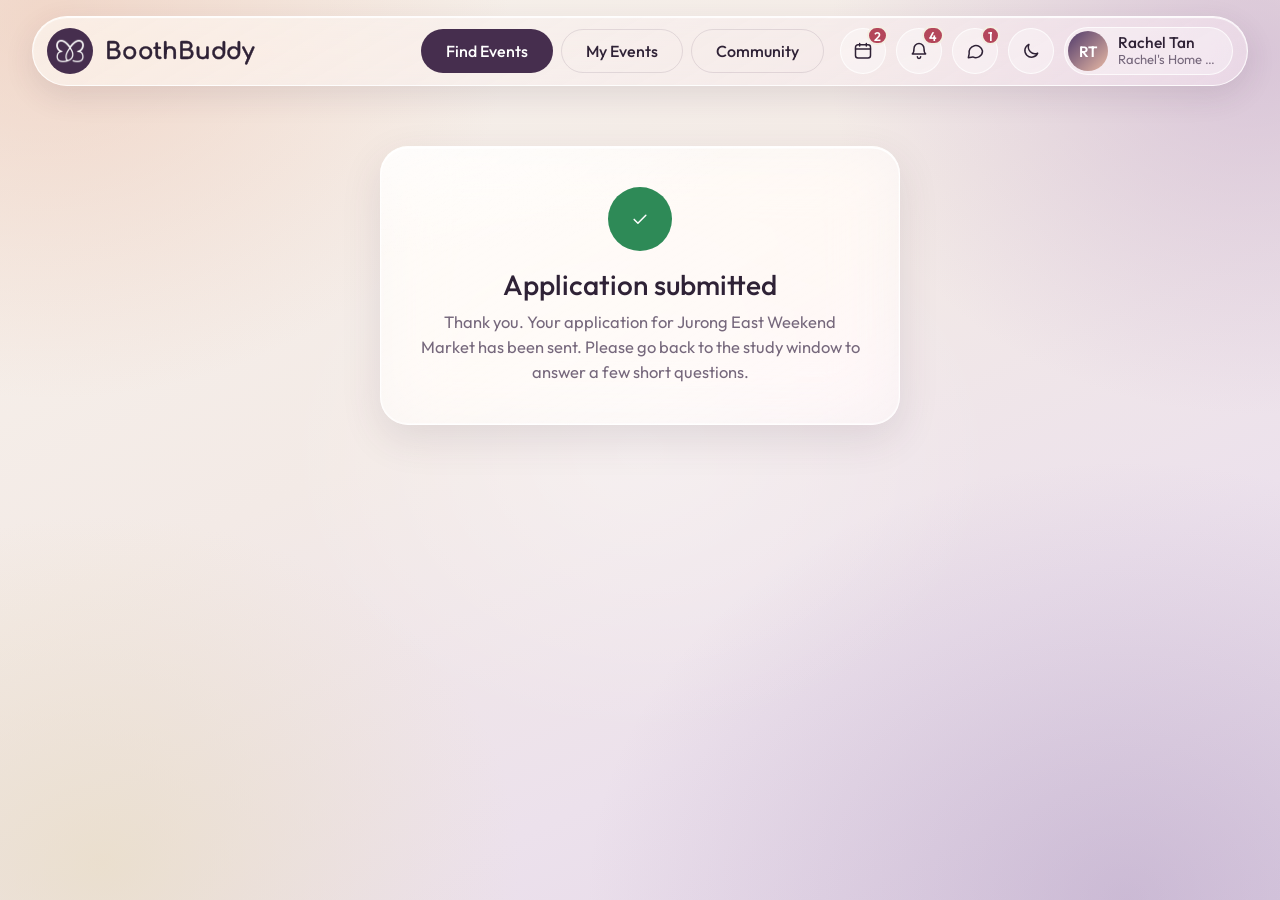
==== submitted.html @ 560db0d7 "Added boothbuddy" ====
<!DOCTYPE html>
<html lang="en" data-theme="light">
<head>
  <meta charset="UTF-8">
  <meta name="viewport" content="width=device-width, initial-scale=1">
  <title>Application submitted | BoothBuddy</title>
  <link rel="preconnect" href="https://fonts.googleapis.com">
  <link rel="preconnect" href="https://fonts.gstatic.com" crossorigin>
  <link href="https://fonts.googleapis.com/css2?family=Outfit:wght@300;400;500;600&display=swap" rel="stylesheet">
  <link rel="icon" type="image/png" href="images/favicon.png">
  <link rel="stylesheet" href="css/styles.css">
  <link rel="stylesheet" href="css/common.css">
  <link rel="stylesheet" href="css/study.css">
</head>
<body>
  <div id="app-nav" data-active="find-events" data-rail="false"></div>
  <main class="page" id="root">
    <section class="panel glass study-end">
      <div class="tick"><svg class="icon" width="30" height="30" viewBox="0 0 24 24" fill="none" stroke="currentColor" stroke-width="2.4" stroke-linecap="round" stroke-linejoin="round"><path d="M5 12.5l4.5 4.5L19 7.5"/></svg></div>
      <h1>Application submitted</h1>
      <p>Thank you. Your application for Jurong East Weekend Market has been sent. Please go back to the study window to answer a few short questions.</p>
    </section>
  </main>
  <script src="js/data.js"></script>
  <script src="js/data-more.js"></script>
  <script src="js/app.js"></script>
</body>
</html>
---- css/styles.css ----
/* =========================================================
   BoothBuddy shared styles
   Liquid glass design, light and dark mode.
   Change the accent colours in the :root block below.
   ========================================================= */

:root {
  /* Muse palette: cream #E9DDC5, peach #E9BAA5, lavender #C3A7CB, purple #503A6B, plum #462E4E */
  --cream: #E9DDC5;
  --peach: #E9BAA5;
  --lavender: #C3A7CB;
  --purple: #503A6B;
  --plum: #462E4E;

  --accent: #503A6B;
  --accent-2: #E9BAA5;
  --alert: #B4475B;
  --lime: #5BD98A;
  --brown: #462E4E;

  --ev-1: #14A39A;
  --ev-2: #7B61E0;
  --ev-3: #E0568A;
  --ev-4: #4F9BD9;
  --ev-5: #7A9A2E;
  --ev-6: #B07B4F;

  --good: #2E8A57;
  --bad: #C24350;

  --radius-lg: 28px;
  --radius-md: 20px;
  --radius-sm: 14px;
  --font: "Outfit", system-ui, -apple-system, "Segoe UI", sans-serif;
}

/* ---------- Light theme ---------- */
:root,
:root[data-theme="light"] {
  --bg-1: #F4EEE3;
  --bg-2: #E9DDC5;
  --ink: #2F2236;
  --muted: #76687C;
  --glass: rgba(255, 255, 255, 0.16);
  --glass-strong: rgba(255, 255, 255, 0.34);
  --pop-bg: #FBF8F2;
  --glass-border: rgba(255, 255, 255, 0.75);
  --line: rgba(70, 46, 78, 0.12);
  --chip-bg: rgba(70, 46, 78, 0.07);
  --shadow: 0 10px 40px rgba(70, 46, 78, 0.14);
  --pill-active-bg: #462E4E;
  --pill-active-ink: #FFFFFF;
  --blob-1: rgba(233, 186, 165, 0.4);
  --blob-2: rgba(195, 167, 203, 0.4);
  --blob-3: rgba(80, 58, 107, 0.22);
}

/* ---------- Dark theme ---------- */
:root[data-theme="dark"] {
  --accent: #9A7DBA;
  --accent-2: #E9BAA5;
  --bg-1: #1C1520;
  --bg-2: #2A1F30;
  --ink: #F5EEF4;
  --muted: #B4A7B9;
  --glass: rgba(255, 255, 255, 0.07);
  --glass-strong: rgba(255, 255, 255, 0.13);
  --pop-bg: #2A2030;
  --glass-border: rgba(255, 255, 255, 0.14);
  --line: rgba(255, 255, 255, 0.1);
  --chip-bg: rgba(255, 255, 255, 0.09);
  --shadow: 0 14px 44px rgba(0, 0, 0, 0.5);
  --pill-active-bg: #E9DDC5;
  --pill-active-ink: #2F2236;
  --blob-1: rgba(233, 186, 165, 0.14);
  --blob-2: rgba(195, 167, 203, 0.22);
  --blob-3: rgba(80, 58, 107, 0.5);
}

/* ---------- Base ---------- */
* { box-sizing: border-box; }

html { color-scheme: light dark; }

body {
  margin: 0;
  min-height: 100vh;
  font-family: var(--font);
  font-weight: 400;
  color: var(--ink);
  background: var(--bg-2);
  -webkit-font-smoothing: antialiased;
}

/* soft blurred colour blobs behind everything */
body::before {
  content: "";
  position: fixed;
  inset: 0;
  z-index: -1;
  background:
    radial-gradient(520px 420px at 12% 18%, var(--blob-1), transparent 70%),
    radial-gradient(620px 520px at 88% 14%, var(--blob-2), transparent 70%),
    radial-gradient(700px 560px at 70% 92%, var(--blob-3), transparent 70%),
    linear-gradient(160deg, var(--bg-1), var(--bg-2));
  pointer-events: none;
  /* the page background is one fixed layer of its own, so scrolling never has to repaint it */
  transform: translateZ(0);
  will-change: transform;
}

button { font-family: inherit; color: inherit; cursor: pointer; }
a { color: inherit; text-decoration: none; }
h1, h2, h3, p { margin: 0; }

.icon {
  width: 20px;
  height: 20px;
  fill: none;
  stroke: currentColor;
  stroke-width: 1.8;
  stroke-linecap: round;
  stroke-linejoin: round;
  flex-shrink: 0;
}

.page {
  max-width: 1440px;
  margin: 0 auto;
  padding: 0 32px 120px;
}

/* ---------- Glass surface ---------- */
.glass {
  background: var(--glass);
  -webkit-backdrop-filter: blur(26px) saturate(160%);
  backdrop-filter: blur(26px) saturate(160%);
  border: 1px solid var(--glass-border);
  border-radius: var(--radius-lg);
  box-shadow: var(--shadow), inset 0 1px 0 rgba(255, 255, 255, 0.35);
}

/* ---------- Buttons ---------- */
.icon-btn {
  position: relative;
  width: 46px;
  height: 46px;
  display: inline-grid;
  place-items: center;
  border-radius: 50%;
  border: 1px solid var(--glass-border);
  background: var(--glass-strong);
  transition: transform 0.15s ease, background 0.15s ease;
}
.icon-btn:hover { transform: translateY(-1px); }
.icon-btn.is-active { background: var(--pill-active-bg); color: var(--pill-active-ink); }

.badge-dot {
  position: absolute;
  top: 8px;
  right: 9px;
  min-width: 10px;
  height: 10px;
  border-radius: 10px;
  background: var(--alert);
  border: 2px solid var(--bg-1);
}
.badge-count {
  position: absolute;
  top: -3px;
  right: -3px;
  min-width: 19px;
  height: 19px;
  padding: 0 5px;
  border-radius: 10px;
  background: var(--alert);
  color: #fff;
  font-size: 12.5px;
  font-weight: 600;
  display: grid;
  place-items: center;
  border: 2px solid var(--bg-1);
}
.badge-dot.is-grey { background: var(--muted); }
.badge-dot.is-low { top: auto; bottom: 9px; width: 9px; min-width: 9px; height: 9px; }

.btn {
  display: inline-flex;
  align-items: center;
  justify-content: center;
  gap: 8px;
  height: 44px;
  padding: 0 22px;
  border-radius: 999px;
  border: 1px solid var(--glass-border);
  background: var(--glass-strong);
  font-size: 16px;
  font-weight: 500;
  transition: transform 0.15s ease, box-shadow 0.15s ease;
}
.btn:hover { transform: translateY(-1px); }
.btn-primary {
  background: var(--accent);
  border-color: transparent;
  color: #fff;
  box-shadow: 0 8px 22px rgba(80, 58, 107, 0.35);
}
.btn-dark {
  background: var(--pill-active-bg);
  color: var(--pill-active-ink);
  border-color: transparent;
}
.btn-small { height: 36px; padding: 0 16px; font-size: 15px; }

/* ---------- Chips ---------- */
.chip {
  display: inline-flex;
  align-items: center;
  gap: 6px;
  height: 26px;
  padding: 0 11px;
  border-radius: 999px;
  background: var(--chip-bg);
  font-size: 13.5px;
  font-weight: 500;
  white-space: nowrap;
}
.chip-warm { background: rgba(80, 58, 107, 0.14); color: var(--accent); }
.chip-gold { background: rgba(233, 186, 165, 0.2); color: #8A4E3C; }
:root[data-theme="dark"] .chip-gold { color: var(--accent-2); }
.chip-good { background: rgba(31, 156, 70, 0.15); color: var(--good); }
.chip-bad { background: rgba(217, 63, 63, 0.14); color: var(--bad); }
:root[data-theme="dark"] .chip-bad { color: #FF7B7B; }
:root[data-theme="dark"] .chip-good { color: #5BD98A; }

.event-dot {
  width: 9px;
  height: 9px;
  border-radius: 50%;
  display: inline-block;
  background: var(--muted);
}

/* ---------- Navbar ---------- */
.navbar {
  position: sticky;
  top: 16px;
  z-index: 50;
  margin: 16px 32px 28px;
  max-width: 1376px;
  margin-left: auto;
  margin-right: auto;
  display: grid;
  grid-template-columns: 1fr auto 1fr;
  align-items: center;
  gap: 16px;
  padding: 10px 14px;
  border-radius: 999px;
  width: calc(100% - 64px);
}

.nav-left { display: flex; align-items: center; gap: 12px; }
.nav-logo {
  width: 46px;
  height: 46px;
  border-radius: 50%;
  background: var(--pill-active-bg);
  color: var(--pill-active-ink);
  display: grid;
  place-items: center;
  font-weight: 600;
  font-size: 19px;
}
.nav-brand { font-size: 22px; font-weight: 500; letter-spacing: -0.3px; }

.nav-tabs { display: flex; gap: 8px; }
.nav-tab {
  height: 44px;
  padding: 0 24px;
  border-radius: 999px;
  display: inline-flex;
  align-items: center;
  font-size: 16px;
  font-weight: 500;
  border: 1px solid var(--line);
  background: transparent;
  transition: background 0.15s ease;
}
.nav-tab:hover { background: var(--chip-bg); }
.nav-tab.is-active {
  background: var(--pill-active-bg);
  color: var(--pill-active-ink);
  border-color: transparent;
}

.nav-right { display: flex; align-items: center; justify-content: flex-end; gap: 10px; }

.profile-btn {
  display: flex;
  align-items: center;
  gap: 10px;
  padding: 3px 14px 3px 3px;
  border-radius: 999px;
  border: 1px solid var(--glass-border);
  background: var(--glass-strong);
}
.avatar {
  width: 40px;
  height: 40px;
  border-radius: 50%;
  display: grid;
  place-items: center;
  font-weight: 600;
  font-size: 15px;
  color: #fff;
  background: linear-gradient(135deg, var(--accent), var(--accent-2));
  flex-shrink: 0;
}
.profile-text { text-align: left; line-height: 1.15; }
.profile-name { font-size: 15.5px; font-weight: 500; }
.profile-role { font-size: 13px; color: var(--muted); }

/* ---------- Popovers (shared) ---------- */
.nav-item { position: relative; }

.popover {
  position: absolute;
  top: calc(100% + 14px);
  right: 0;
  z-index: 60;
  width: 380px;
  max-height: calc(100vh - 120px);
  overflow-y: auto;
  padding: 20px;
  border-radius: 26px;
  background: var(--pop-bg);
  -webkit-backdrop-filter: blur(34px) saturate(170%);
  backdrop-filter: blur(34px) saturate(170%);
  border: 1px solid var(--glass-border);
  box-shadow: var(--shadow);
  opacity: 0;
  visibility: hidden;
  transform: translateY(-8px) scale(0.98);
  transform-origin: top right;
  transition: opacity 0.16s ease, transform 0.16s ease, visibility 0.16s;
}
.popover.is-open { opacity: 1; visibility: visible; transform: none; }

.pop-head {
  display: flex;
  align-items: center;
  justify-content: space-between;
  margin-bottom: 14px;
}
.pop-title { font-size: 22px; font-weight: 500; letter-spacing: -0.3px; }
.pop-link {
  background: none;
  border: none;
  padding: 0;
  font-size: 14px;
  text-decoration: underline;
  color: var(--muted);
}

.tabs { display: flex; gap: 20px; border-bottom: 1px solid var(--line); margin-bottom: 8px; }
.tab-btn {
  background: none;
  border: none;
  padding: 0 0 10px;
  font-size: 16px;
  color: var(--muted);
  border-bottom: 2px solid transparent;
  margin-bottom: -1px;
  display: flex;
  align-items: center;
  gap: 7px;
}
.tab-btn.is-active { color: var(--ink); border-bottom-color: var(--ink); font-weight: 500; }
.tab-count {
  font-size: 13px;
  padding: 1px 7px;
  border-radius: 10px;
  background: var(--chip-bg);
}
.tab-btn.is-active .tab-count { background: var(--pill-active-bg); color: var(--pill-active-ink); }

.notice-list { max-height: 360px; overflow: auto; }
.notice {
  display: flex;
  gap: 12px;
  padding: 13px 4px;
  border-bottom: 1px solid var(--line);
}
.notice:last-child { border-bottom: none; }
.notice.is-unread { background: rgba(233, 186, 165, 0.1); margin: 0 -8px; padding: 13px 12px; border-radius: 14px; border-bottom-color: transparent; }
.notice-icon {
  width: 38px;
  height: 38px;
  border-radius: 50%;
  display: grid;
  place-items: center;
  background: var(--chip-bg);
  flex-shrink: 0;
  font-size: 14px;
  font-weight: 600;
}
.notice-body { flex: 1; min-width: 0; }
.notice-text { font-size: 15.5px; line-height: 1.35; }
.notice-meta { margin-top: 5px; display: flex; align-items: center; gap: 8px; font-size: 13.5px; color: var(--muted); flex-wrap: wrap; }
.notice-actions { margin-top: 9px; display: flex; gap: 8px; }

/* Calendar popover */
.popover-cal { width: 400px; }
.cal-nav { display: flex; align-items: center; gap: 6px; }
.cal-nav .icon-btn { width: 34px; height: 34px; }
.cal-grid { display: grid; grid-template-columns: repeat(7, 1fr); gap: 4px; margin-top: 6px; }
.cal-dow { font-size: 13px; color: var(--muted); text-align: center; padding: 6px 0; }
.cal-day {
  position: relative;
  aspect-ratio: 1;
  border-radius: 14px;
  border: none;
  background: transparent;
  font-size: 15px;
  display: flex;
  flex-direction: column;
  align-items: center;
  justify-content: center;
  gap: 3px;
}
.cal-day:hover { background: var(--chip-bg); }
.cal-day.is-muted { color: var(--muted); opacity: 0.45; }
.cal-day.is-today { outline: 1.5px solid var(--accent); }
.cal-day.is-selected { background: var(--pill-active-bg); color: var(--pill-active-ink); }
.cal-dots { display: flex; gap: 3px; height: 6px; }
.cal-dots span { width: 5px; height: 5px; border-radius: 50%; }

.cal-tip {
  position: absolute;
  bottom: calc(100% + 8px);
  left: 50%;
  transform: translateX(-50%);
  width: 210px;
  padding: 10px 12px;
  border-radius: 14px;
  background: var(--pill-active-bg);
  color: var(--pill-active-ink);
  font-size: 13.5px;
  text-align: left;
  line-height: 1.35;
  z-index: 5;
  pointer-events: none;
  display: none;
}
.cal-day:hover .cal-tip { display: block; }
.cal-tip b { font-weight: 500; display: block; }
.cal-tip small { opacity: 0.7; }
.cal-col-first .cal-tip { left: 0; transform: none; }
.cal-col-last .cal-tip { left: auto; right: 0; transform: none; }

.cal-list { margin-top: 12px; border-top: 1px solid var(--line); padding-top: 10px; max-height: 190px; overflow: auto; }
.cal-item {
  display: flex;
  align-items: center;
  gap: 10px;
  padding: 8px 0;
  font-size: 15px;
}
.cal-item a { text-decoration: underline; text-underline-offset: 3px; }
.cal-item small { display: block; color: var(--muted); font-size: 13px; }
.cal-empty { color: var(--muted); font-size: 15px; padding: 8px 0; }

.cal-foot { display: flex; align-items: center; justify-content: space-between; gap: 10px; margin-top: 12px; padding-top: 12px; border-top: 1px solid var(--line); flex-wrap: wrap; }
.switch { display: flex; align-items: center; gap: 8px; font-size: 14px; color: var(--muted); }
.switch input { display: none; }
.switch-track {
  width: 36px;
  height: 21px;
  border-radius: 999px;
  background: var(--chip-bg);
  position: relative;
  border: 1px solid var(--line);
  transition: background 0.15s;
}
.switch-track::after {
  content: "";
  position: absolute;
  top: 2px;
  left: 2px;
  width: 15px;
  height: 15px;
  border-radius: 50%;
  background: var(--ink);
  transition: transform 0.15s;
}
.switch input:checked + .switch-track { background: var(--accent); border-color: transparent; }
.switch input:checked + .switch-track::after { transform: translateX(15px); background: #fff; }

.mini-form { display: none; margin-top: 12px; border-top: 1px solid var(--line); padding-top: 12px; }
.mini-form.is-open { display: block; }
.field { display: block; margin-bottom: 10px; }
.field span { display: block; font-size: 13px; color: var(--muted); margin-bottom: 4px; }
.input,
.select {
  width: 100%;
  height: 40px;
  padding: 0 14px;
  border-radius: 999px;
  border: 1px solid var(--line);
  background: var(--glass-strong);
  color: var(--ink);
  font-family: inherit;
  font-size: 15px;
}
.input:focus, .select:focus { outline: 2px solid var(--accent); outline-offset: 1px; }
.row-2 { display: grid; grid-template-columns: 1fr 1fr; gap: 10px; }

/* Messages + profile */
.popover-msg { width: 360px; }
.convo { display: flex; gap: 12px; padding: 12px 8px; border: none; border-bottom: 1px solid var(--line); align-items: center; width: 100%; background: transparent; border-radius: 0; color: inherit; font: inherit; cursor: pointer; }
.popover .convo:hover { background-color: var(--chip-bg); border-radius: 14px; }
.convo:last-of-type { border-bottom: none; }
.convo-name { display: flex; font-size: 16px; font-weight: 500; display: flex; justify-content: space-between; gap: 8px; }
.convo-name small { color: var(--muted); font-weight: 400; font-size: 13px; }
.convo-last { display: block; font-size: 14.5px; color: var(--muted); white-space: nowrap; overflow: hidden; text-overflow: ellipsis; max-width: 240px; }
.convo-unread { width: 9px; height: 9px; border-radius: 50%; background: var(--accent); flex-shrink: 0; }
.note { font-size: 13px; color: var(--muted); text-align: center; margin-top: 10px; }

.popover-profile { width: 320px; }
.profile-top { display: flex; align-items: center; gap: 14px; margin-bottom: 14px; }
.profile-top .avatar { width: 54px; height: 54px; font-size: 18px; }
.badge-line { display: flex; align-items: center; gap: 8px; margin-top: 4px; }
.follow-stats { display: flex; gap: 8px; margin-bottom: 14px; }
.follow-stats div { flex: 1; text-align: center; padding: 10px 6px; border-radius: 16px; background: var(--chip-bg); }
.follow-stats b { display: block; font-size: 19px; font-weight: 500; }
.follow-stats small { color: var(--muted); font-size: 13px; }
.badge-row { display: flex; gap: 10px; margin-bottom: 14px; }
.badge-medal {
  width: 46px;
  height: 46px;
  border-radius: 50%;
  display: grid;
  place-items: center;
  color: #fff;
  position: relative;
}
.badge-medal.bronze { background: linear-gradient(135deg, #E9BAA5, #8F5A2B); }
.badge-medal.silver { background: linear-gradient(135deg, #CBD2D9, #8C96A0); }
.badge-medal.gold { background: linear-gradient(135deg, #FFD34D, #D49A00); }
.badge-medal.locked { background: var(--chip-bg); color: var(--muted); }
.menu-link {
  width: 100%;
  display: flex;
  align-items: center;
  gap: 10px;
  padding: 11px 12px;
  border-radius: 14px;
  background: none;
  border: none;
  font-size: 16px;
  text-align: left;
}
.menu-link:hover { background: var(--chip-bg); }

/* ---------- Toast ---------- */
.toast {
  position: fixed;
  left: 50%;
  bottom: 110px;
  transform: translate(-50%, 20px);
  z-index: 100;
  padding: 12px 20px;
  border-radius: 999px;
  background: var(--pill-active-bg);
  color: var(--pill-active-ink);
  font-size: 15px;
  opacity: 0;
  transition: opacity 0.2s, transform 0.2s;
  pointer-events: none;
}
.toast.is-show { opacity: 1; transform: translate(-50%, 0); }

/* ---------- Stub pages ---------- */
.stub { max-width: 640px; margin: 80px auto; padding: 48px; text-align: center; }
.stub h1 { font-size: 40px; font-weight: 400; margin-bottom: 12px; }
.stub p { color: var(--muted); font-size: 17px; }

@media (max-width: 1100px) {
  .navbar { grid-template-columns: 1fr auto; border-radius: 32px; }
  .nav-tabs { grid-column: 1 / -1; grid-row: 2; justify-content: center; flex-wrap: wrap; }
  .profile-text { display: none; }
}

/* ---------- Deadline form header ---------- */
.form-head { display: flex; align-items: center; justify-content: space-between; margin-bottom: 8px; font-size: 16px; }
.form-head .icon-btn { width: 32px; height: 32px; }

/* ---------- Tier progress (profile) ---------- */
.tier-card { display: flex; align-items: center; gap: 16px; padding: 14px; margin-bottom: 14px; border-radius: 22px; background: var(--chip-bg); }
.tier-ring { position: relative; width: 96px; height: 96px; flex-shrink: 0; }
.tier-ring svg { width: 100%; height: 100%; }
.tier-ring circle { fill: none; stroke-width: 9; stroke-linecap: round; }
.ring-bg { stroke: var(--line); }
.ring-fg { stroke: var(--accent); }
.tier-center { position: absolute; inset: 0; display: flex; flex-direction: column; align-items: center; justify-content: center; line-height: 1.1; }
.tier-center small { font-size: 12.5px; color: var(--muted); }
.tier-center b { font-size: 18px; font-weight: 500; }
.tier-info { flex: 1; min-width: 0; }
.tier-pct { font-size: 34px; font-weight: 300; letter-spacing: -1px; line-height: 1; }
.tier-text { font-size: 14px; color: var(--muted); margin: 4px 0 8px; }
.tier-text b { color: var(--ink); font-weight: 500; }
.tier-bar { height: 7px; border-radius: 7px; background: var(--line); overflow: hidden; }
.tier-bar i { display: block; height: 100%; border-radius: 7px; background: linear-gradient(90deg, var(--accent-2), var(--accent)); }
.tier-pts { font-size: 13px; color: var(--muted); margin-top: 6px; }

/* ---------- Light mode background ---------- */
/* smooth like dark mode: a soft cream to lilac wash with blurred glows in the Muse colours,
   so the purple buttons and the white glass cards sit on matching tones */
:root:not([data-theme="dark"]) body { background: #ECE1EC; }
:root:not([data-theme="dark"]) body::before {
  background:
    radial-gradient(58vw 48vw at 4% 2%, rgba(233, 186, 165, 0.5), transparent 62%),
    radial-gradient(52vw 44vw at 98% 6%, rgba(195, 167, 203, 0.55), transparent 64%),
    radial-gradient(64vw 52vw at 88% 100%, rgba(142, 115, 166, 0.3), transparent 66%),
    radial-gradient(48vw 40vw at 8% 96%, rgba(233, 221, 197, 0.75), transparent 68%),
    radial-gradient(40vw 32vw at 50% 50%, rgba(255, 255, 255, 0.35), transparent 70%),
    linear-gradient(155deg, #F8F3EC 0%, #F3EAE6 42%, #ECE1EC 72%, #E4D7E8 100%);
}

/* light mode: clearer liquid glass, a bright sheen on the top edge and the artwork showing through */
:root:not([data-theme="dark"]) .glass {
  background: linear-gradient(135deg, rgba(255, 255, 255, 0.3), rgba(255, 255, 255, 0.06) 60%, rgba(255, 255, 255, 0.16));
  -webkit-backdrop-filter: blur(22px) saturate(190%);
  backdrop-filter: blur(22px) saturate(190%);
  box-shadow: 0 12px 40px rgba(70, 46, 78, 0.14), inset 0 1.5px 0 rgba(255, 255, 255, 0.85), inset 0 -1px 0 rgba(255, 255, 255, 0.25);
}
:root:not([data-theme="dark"]) .navbar {
  background: linear-gradient(135deg, rgba(255, 255, 255, 0.32), rgba(255, 255, 255, 0.08));
}

/* popovers: solid enough to read, slim scrollbar */
.popover { scrollbar-width: thin; scrollbar-color: var(--line) transparent; }
.popover::-webkit-scrollbar { width: 6px; }
.popover::-webkit-scrollbar-thumb { background: var(--line); border-radius: 6px; }
.popover { -webkit-backdrop-filter: none; backdrop-filter: none; }

/* phones */
@media (max-width: 700px) {
  .navbar { width: calc(100% - 24px); margin: 12px auto 18px; padding: 8px 10px; gap: 8px; grid-template-columns: auto 1fr; }
  .nav-brand { display: none; }
  .nav-right { gap: 6px; justify-content: flex-end; min-width: 0; }
  .icon-btn { width: 38px; height: 38px; }
  .profile-btn { padding: 3px; }
  .page { padding: 0 14px 120px; }
  .page-title { font-size: 34px; }
  .popover, .popover-cal, .popover-msg, .popover-profile { position: fixed; left: 12px; right: 12px; top: 76px; width: auto; }
}
@media (max-width: 700px) { .nav-tabs { gap: 4px; } .nav-tab { padding: 0 12px; height: 38px; font-size: 15px; } }


/* =========================================================
   Light mode card system
   Transparent glass: navbar, search, toolbar, hero, rail, floating chrome.
   Frosted white: every card that holds content you read or act on.
   ========================================================= */
:root:not([data-theme="dark"]) .event-card,
:root:not([data-theme="dark"]) .panel,
:root:not([data-theme="dark"]) .hero,
:root:not([data-theme="dark"]) .cmp-col,
:root:not([data-theme="dark"]) .sum-card,
:root:not([data-theme="dark"]) .next-card,
:root:not([data-theme="dark"]) .post,
:root:not([data-theme="dark"]) .compose,
:root:not([data-theme="dark"]) .stage-card,
:root:not([data-theme="dark"]) .map-card,
:root:not([data-theme="dark"]) .compare-tray,
:root:not([data-theme="dark"]) .cmp-empty,
:root:not([data-theme="dark"]) .stub {
  /* liquid glass: see-through frost, a bright sheen in the top corner and a lit top edge */
  background:
    radial-gradient(120% 70% at 0% 0%, rgba(255, 255, 255, 0.55), rgba(255, 255, 255, 0) 55%),
    linear-gradient(150deg, rgba(255, 255, 255, 0.66), rgba(255, 255, 255, 0.38));
  border-color: rgba(255, 255, 255, 0.85);
  box-shadow: 0 14px 40px rgba(70, 46, 78, 0.12), inset 0 1.5px 0 rgba(255, 255, 255, 0.95), inset 0 -1px 0 rgba(255, 255, 255, 0.4), inset 0 0 0 1px rgba(255, 255, 255, 0.22);
  -webkit-backdrop-filter: blur(30px) saturate(185%) brightness(1.04);
  backdrop-filter: blur(30px) saturate(185%) brightness(1.04);
}
/* nested blocks inside white cards read as soft warm grey instead of more glass */
:root:not([data-theme="dark"]) .floor,
:root:not([data-theme="dark"]) .tier-card,
:root:not([data-theme="dark"]) .mini-plan,
:root:not([data-theme="dark"]) .bulk,
:root:not([data-theme="dark"]) .rv { background: rgba(70, 46, 78, 0.06); }
/* the best-value column keeps its warm tint */
:root:not([data-theme="dark"]) .cmp-col.glass.is-best { background: linear-gradient(180deg, rgba(233, 186, 165, 0.85), rgba(255, 255, 255, 0.75) 60%); }

/* ---------- Sticky navbar: the wrapper sticks, not the bar ---------- */
#app-nav { position: sticky; top: 0; z-index: 60; pointer-events: none; }
#app-nav .navbar { position: relative; top: 0; pointer-events: auto; }

/* ---------- Liquid hover on every control ---------- */
button, .btn, .nav-tab, .rail-link, .link-btn, .menu-link {
  --mx: 50%; --my: 50%;
  transition: transform 0.35s cubic-bezier(.34,1.56,.64,1), background-color 0.2s ease, box-shadow 0.25s ease, border-radius 0.35s ease;
}
button:hover:not(:disabled):not(.round-check):not(.cal-day),
.btn:hover, .nav-tab:hover:not(.is-active), .rail-link:hover, .menu-link:hover {
  background-image: radial-gradient(circle 70px at var(--mx) var(--my), rgba(255,255,255,0.75), rgba(255,255,255,0) 70%);
  box-shadow: inset 0 1px 1px rgba(255,255,255,0.9);
}
.nav-tab:hover, .icon-btn:hover, .btn:hover, .abtn:hover, .glass-btn:hover {
  transform: translateY(-2px);
}
.nav-tab.is-active:hover, .btn-primary:hover, .btn-dark:hover { background-image: radial-gradient(circle 70px at var(--mx) var(--my), rgba(255,255,255,0.35), rgba(255,255,255,0) 70%); }
button:active:not(:disabled), .btn:active, .nav-tab:active { transform: scale(0.96); }
@keyframes liquid {
  0%   { border-radius: 999px; }
  30%  { border-radius: 46% 54% 52% 48% / 58% 44% 56% 42%; }
  60%  { border-radius: 54% 46% 48% 52% / 44% 58% 42% 56%; }
  100% { border-radius: 999px; }
}
.rail-item { transition: transform 0.35s cubic-bezier(.34,1.56,.64,1), background 0.2s ease; }
:root[data-theme="dark"] button:hover:not(:disabled):not(.round-check):not(.cal-day),
:root[data-theme="dark"] .btn:hover, :root[data-theme="dark"] .nav-tab:hover:not(.is-active) {
  background-image: radial-gradient(circle 70px at var(--mx) var(--my), rgba(255,255,255,0.22), rgba(255,255,255,0) 70%);
  box-shadow: inset 0 1px 1px rgba(255,255,255,0.25);
}
@media (prefers-reduced-motion: reduce) { * { animation: none !important; } }

/* ---------- Light mode: fade cards toward clear on the right ---------- */
:root:not([data-theme="dark"]) .next-card {
  background: linear-gradient(90deg, rgba(255,255,255,0.92) 0%, rgba(255,255,255,0.7) 55%, rgba(255,255,255,0.28) 100%);
}
:root:not([data-theme="dark"]) .side .panel {
  background: linear-gradient(135deg, rgba(255,255,255,0.7), rgba(255,255,255,0.3));
}
/* Upcoming deadlines: whiter and calmer than the hero, so the two cards read differently */
:root:not([data-theme="dark"]) .me-cols .panel:last-child {
  background: linear-gradient(180deg, rgba(255,255,255,0.95), rgba(255,255,255,0.82));
}

/* Navbar stays readable over content while sticky */
:root:not([data-theme="dark"]) #app-nav .navbar {
  background: linear-gradient(150deg, rgba(250, 246, 240, 0.97), rgba(247, 240, 232, 0.95));
  -webkit-backdrop-filter: blur(26px) saturate(170%);
  backdrop-filter: blur(26px) saturate(170%);
}
:root[data-theme="dark"] #app-nav .navbar { background: rgba(34, 26, 40, 0.82); }

/* Navbar hover: keep the lift and cursor glow, drop the oval shadow and shape wobble */
.nav-tab:hover, .navbar .icon-btn:hover { animation: none; box-shadow: none; }
.nav-tab:hover:not(.is-active) { background-color: rgba(255,255,255,0.35); border-color: rgba(255,255,255,0.8); }

/* Popovers: plain hover, no liquid effect */
.popover button:hover, .popover .btn:hover, .popover .menu-link:hover, .popover a:hover {
  background-image: none; box-shadow: none; animation: none; transform: none;
}
.popover button, .popover .btn, .popover .menu-link { transition: background-color 0.15s ease; }

/* Navbar: more transparent, floats with a gap when scrolling */
#app-nav { padding-top: 16px; }
#app-nav .navbar { margin-top: 0; }
:root:not([data-theme="dark"]) #app-nav .navbar {
  background: linear-gradient(150deg, rgba(250, 246, 240, 0.55), rgba(240, 228, 236, 0.4));
  -webkit-backdrop-filter: blur(30px) saturate(180%);
  backdrop-filter: blur(30px) saturate(180%);
  border: 1px solid rgba(255,255,255,0.85);
  box-shadow: 0 10px 30px rgba(70, 46, 78, 0.12), inset 0 1px 1px rgba(255,255,255,0.9);
}
:root[data-theme="dark"] #app-nav .navbar { background: rgba(34, 26, 40, 0.6); -webkit-backdrop-filter: blur(30px); backdrop-filter: blur(30px); }
.popover button:hover:not(:disabled):not(.round-check):not(.cal-day), .popover .btn:hover, .popover a:hover {
  background-image: none; box-shadow: none; animation: none; transform: none;
}
:root:not([data-theme="dark"]) #app-nav .navbar {
  background: linear-gradient(150deg, rgba(250, 246, 240, 0.74), rgba(240, 228, 236, 0.6));
}

/* Chat thread inside the Messages popover */
.chat-head { display: flex; align-items: center; gap: 10px; padding-bottom: 12px; border-bottom: 1px solid var(--line); }
.chat-head .avatar { width: 40px; height: 40px; font-size: 15px; }
.chat-back { width: 36px; height: 36px; }
.chat-who { line-height: 1.25; }
.chat-who b { font-weight: 500; font-size: 16.5px; display: block; }
.chat-who small { color: var(--muted); font-size: 13.5px; }
.chat-about { display: flex; align-items: center; gap: 6px; margin-top: 10px; padding: 8px 12px; border-radius: 12px; background: var(--chip-bg); font-size: 13.5px; color: var(--muted); }
.chat-body { display: flex; flex-direction: column; gap: 8px; padding: 14px 2px; max-height: 280px; min-height: 140px; overflow-y: auto; }
.bubble { max-width: 80%; padding: 9px 13px; border-radius: 18px; font-size: 15px; line-height: 1.4; animation: bubbleIn 0.25s ease; }
.bubble.them { align-self: flex-start; background: var(--chip-bg); border-bottom-left-radius: 6px; }
.bubble.me { align-self: flex-end; background: var(--accent); color: #fff; border-bottom-right-radius: 6px; }
.chat-empty { color: var(--muted); font-size: 14.5px; text-align: center; margin: auto 0; }
.chat-send { display: flex; gap: 8px; padding-top: 10px; border-top: 1px solid var(--line); }
.chat-send .input { flex: 1; height: 42px; }
.send-btn { width: 42px; height: 42px; border-radius: 50%; border: none; background: var(--accent); color: #fff; display: grid; place-items: center; padding: 0; flex-shrink: 0; }
@keyframes bubbleIn { from { opacity: 0; transform: translateY(6px); } to { opacity: 1; transform: none; } }

/* No glow blob on dark or active pills: they only lift */
.is-active:hover, .btn-dark:hover, .is-on:hover, .abtn.on:hover, .add-post.is-open:hover, .st-btn.is-on:hover {
  background-image: none !important;
}

/* ---------- Brand: butterfly logo and Comfortaa wordmark (bundled, works offline) ---------- */
@font-face { font-family: "Comfortaa"; font-weight: 600; font-display: swap; src: url("../fonts/comfortaa-latin-600-normal.woff2") format("woff2"); }
@font-face { font-family: "Comfortaa"; font-weight: 700; font-display: swap; src: url("../fonts/comfortaa-latin-700-normal.woff2") format("woff2"); }
.nav-brand { font-family: "Comfortaa", "Outfit", sans-serif; font-weight: 700; letter-spacing: -0.2px; }
.nav-logo { padding: 0; overflow: hidden; }
.nav-logo img { width: 30px; height: 30px; object-fit: contain; }
.nav-logo .logo-dark { display: none; }
:root[data-theme="dark"] .nav-logo .logo-light { display: none; }
:root[data-theme="dark"] .nav-logo .logo-dark { display: block; }
.nav-brand { font-size: 23px; -webkit-text-stroke: 0.4px currentColor; }

/* Muse palette: readable tinted chips in dark mode */
:root[data-theme="dark"] .chip-warm { background: rgba(195, 167, 203, 0.18); color: #E3D2EA; }
:root[data-theme="dark"] .chip-gold, :root[data-theme="dark"] .status-pill.chip-gold { background: rgba(233, 186, 165, 0.18); color: #F0C9B6; }

/* ---------- Categories: F&B, Workshop, Retail ---------- */
.mix-bar .fnb { background: var(--accent); }
.mix-bar .workshop { background: var(--lavender); }
.mix-bar .retail { background: var(--accent-2); }
.mix-legend .lg-fnb { background: var(--accent); }
.mix-legend .lg-workshop { background: var(--lavender); }
.mix-legend .lg-retail { background: var(--accent-2); }

/* dropdown options are always dark text on a light list, in both themes */
select option, select optgroup { color: #2F2236; background: #FFFFFF; }

/* calendar tooltip: never cut off. Left columns open to the right, right columns to the left, top rows open below */
.cal-tip { width: 230px; white-space: normal; box-shadow: 0 10px 28px rgba(47, 34, 54, 0.3); }
.cal-tip b + small { display: block; margin-bottom: 4px; }
.cal-row-top .cal-tip { bottom: auto; top: calc(100% + 8px); }

/* profile: rank ladder and search */
.rank-ladder { display: flex; justify-content: space-between; gap: 6px; margin: -4px 0 14px; padding: 10px 12px; border-radius: 16px; background: var(--chip-bg); font-size: 13.5px; }
.rank-ladder span { display: flex; align-items: center; gap: 6px; color: var(--muted); }
.rank-ladder i { width: 20px; height: 20px; border-radius: 50%; display: grid; place-items: center; font-style: normal; font-size: 12.5px; background: var(--line); }
.rank-ladder .done i { background: var(--good); color: #fff; }
.rank-ladder .now { color: var(--ink); font-weight: 500; }
.rank-ladder .now i { background: var(--accent); color: #fff; }
.pf-search { display: flex; align-items: center; gap: 8px; height: 42px; padding: 0 14px; border-radius: 999px; background: var(--chip-bg); margin: 12px 0 6px; }
.pf-search input { flex: 1; border: none; background: none; outline: none; font: inherit; font-size: 15px; color: var(--ink); }
.pf-hits { display: grid; gap: 2px; margin-bottom: 8px; }
.pf-hit { display: flex; align-items: center; gap: 10px; padding: 8px 10px; border-radius: 12px; font-size: 14.5px; }
.pf-hit:hover { background: var(--chip-bg); }
.pf-hit small { display: block; color: var(--muted); font-size: 13px; }
.pf-ic { width: 28px; height: 28px; border-radius: 50%; background: var(--chip-bg); display: grid; place-items: center; flex-shrink: 0; }
.btn[disabled] { opacity: 0.45; cursor: not-allowed; transform: none; }

/* confirm box (withdraw application) */
.confirm-back { position: fixed; inset: 0; z-index: 200; background: rgba(30, 20, 36, 0.4); -webkit-backdrop-filter: blur(4px); backdrop-filter: blur(4px); display: grid; place-items: center; padding: 16px; animation: fadeIn 0.2s ease; }
.confirm-box { width: min(420px, 100%); padding: 26px; border-radius: 26px; background: var(--pop-bg); box-shadow: 0 30px 80px rgba(30, 20, 36, 0.35); text-align: center; animation: popUp 0.3s cubic-bezier(.2,.8,.2,1); }
.confirm-ic { width: 52px; height: 52px; border-radius: 50%; display: inline-grid; place-items: center; background: rgba(194, 67, 80, 0.12); color: var(--bad); margin-bottom: 10px; }
.confirm-box h3 { font-size: 21px; font-weight: 500; margin-bottom: 8px; }
.confirm-box p { color: var(--muted); font-size: 15.5px; line-height: 1.5; }
.confirm-actions { display: flex; gap: 10px; justify-content: center; margin-top: 20px; }
.btn.danger-fill { background: var(--bad); color: #fff; border-color: transparent; }
.btn.danger { color: var(--bad); border-color: rgba(194, 67, 80, 0.35); }
@keyframes fadeIn { from { opacity: 0; } to { opacity: 1; } }
@keyframes popUp { from { opacity: 0; transform: translateY(12px) scale(0.97); } to { opacity: 1; transform: none; } }
.profile-btn .profile-text { white-space: nowrap; } .profile-btn .profile-role { display: inline-block; max-width: 150px; overflow: hidden; text-overflow: ellipsis; vertical-align: top; } @media (max-width: 1320px) { .profile-btn .profile-role { max-width: 100px; } }
---- css/common.css ----
/* Shared styles for the inner pages */
.back-link { display: inline-flex; align-items: center; gap: 6px; font-size: 16px; color: var(--muted); margin: 4px 0 16px; }
.back-link:hover { color: var(--ink); }
.page-title { font-size: 44px; font-weight: 400; letter-spacing: -1px; line-height: 1.05; }
.page-sub { color: var(--muted); font-size: 17px; margin-top: 6px; }
.section-title { font-size: 20px; font-weight: 500; margin-bottom: 14px; display: flex; align-items: center; justify-content: space-between; gap: 12px; }
.panel { padding: 24px; }
.muted { color: var(--muted); }
.row { display: flex; align-items: center; gap: 10px; }
.spacer { flex: 1; }
.stars .star { color: var(--line); font-size: 16px; }
.stars .star.on { color: var(--accent-2); }
.mix-bar { display: flex; height: 9px; border-radius: 9px; overflow: hidden; background: var(--chip-bg); }
.mix-bar .food { background: var(--accent); }
.mix-bar .craft { background: var(--accent-2); }
.mix-bar.is-missing { background: none; border: 1.5px dashed var(--muted); }
.mix-legend { display: flex; gap: 14px; font-size: 13.5px; margin-top: 6px; }
.mix-legend i { display: inline-block; width: 8px; height: 8px; border-radius: 50%; margin-right: 5px; }
.hide { display: none !important; }
.verified { display: inline-flex; width: 16px; height: 16px; border-radius: 50%; background: var(--accent); color: #fff; align-items: center; justify-content: center; vertical-align: middle; margin-left: 4px; }
.verified .icon { width: 10px; height: 10px; stroke-width: 3; }
textarea.input { height: auto; padding: 12px 16px; border-radius: 20px; resize: vertical; font-family: inherit; font-size: 16px; }
.modal-back { position: fixed; inset: 0; z-index: 90; background: rgba(20, 14, 24, 0.35); display: grid; place-items: center; padding: 20px; }
.modal-back[hidden] { display: none; }
.modal { width: 100%; max-width: 480px; padding: 24px; background: var(--pop-bg); border: 1px solid var(--glass-border); border-radius: 28px; box-shadow: var(--shadow); max-height: 86vh; overflow: auto; }
.pick-row { display: flex; align-items: center; gap: 12px; padding: 12px; border-radius: 16px; width: 100%; background: transparent; border: none; text-align: left; font-size: 16px; }
.pick-row:hover { background: var(--chip-bg); }
.pick-row img { width: 54px; height: 40px; border-radius: 10px; object-fit: cover; }
.status-pill { height: 44px; padding: 0 20px; display: inline-flex; align-items: center; gap: 7px; border-radius: 999px; font-size: 16px; font-weight: 500; }
.status-pill.chip-gold { background: rgba(255, 255, 255, 0.75); color: #8A4E3C; }
:root[data-theme="dark"] .status-pill.chip-gold { background: rgba(233, 186, 165, 0.2); color: var(--accent-2); }
.link-btn { background: none; border: none; font-size: 16px; font-weight: 500; padding: 0 10px; text-decoration: underline; text-underline-offset: 4px; text-decoration-color: var(--line); }
@media (max-width: 700px) { body { overflow-x: hidden; } .post-head { flex-wrap: wrap; } .compose .grid2 { grid-template-columns: 1fr; } }
---- css/study.css ----
/* end screen for the A/B study. The result stays in the address bar for Loop11, not on screen */
.study-end { max-width: 520px; margin: 60px auto; padding: 40px 36px; text-align: center; }
.study-end .tick { width: 64px; height: 64px; margin: 0 auto 16px; border-radius: 50%; display: grid; place-items: center; background: var(--good); color: #fff; }
.study-end h1 { font-size: 28px; font-weight: 500; margin: 0 0 8px; }
.study-end p { color: var(--muted); font-size: 16.5px; line-height: 1.5; margin: 0; }
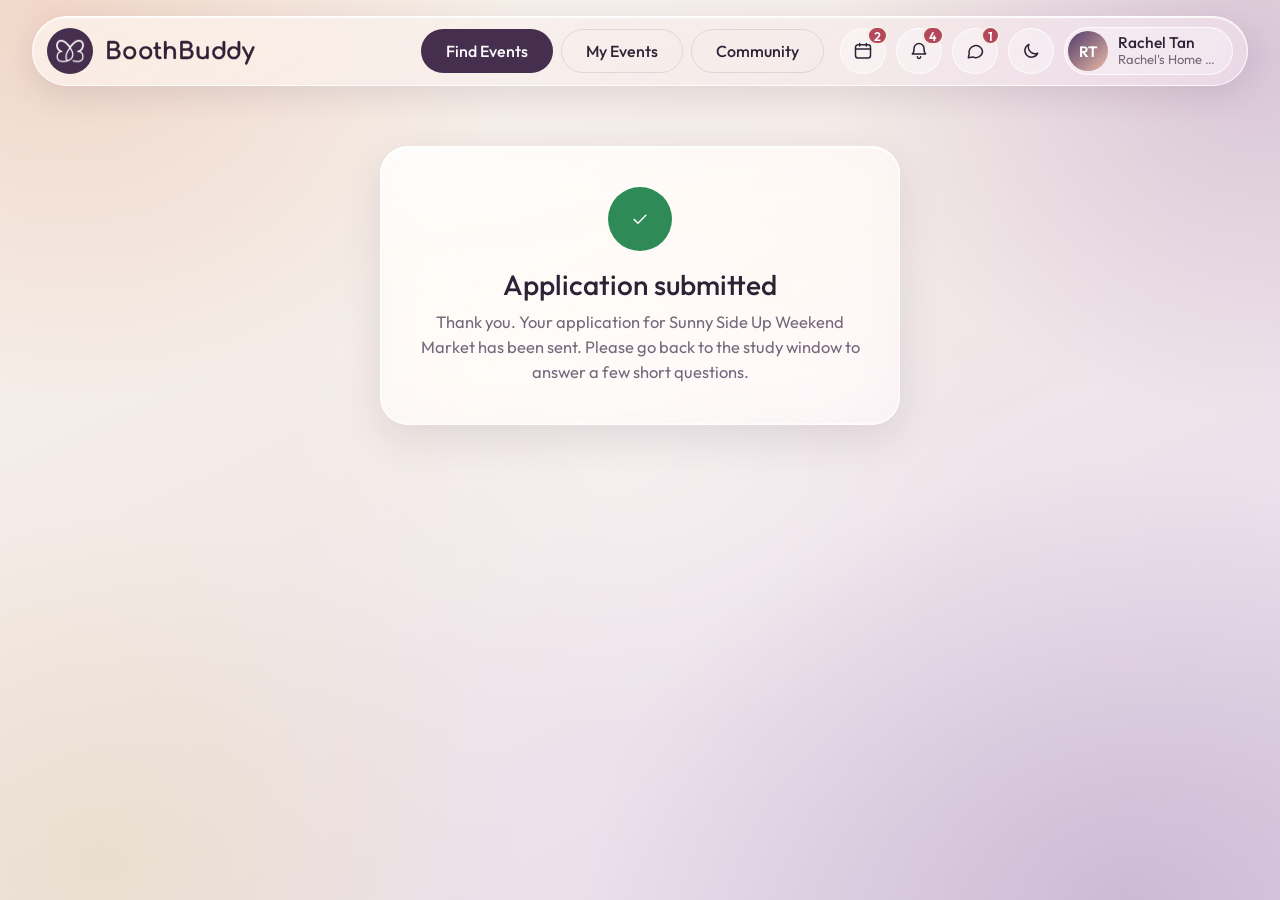
==== commit 87f6b8dd: "updated images" ====
--- a/submitted.html
+++ b/submitted.html
@@ -1,28 +1,49 @@
-<!DOCTYPE html>
+<!doctype html>
 <html lang="en" data-theme="light">
-<head>
-  <meta charset="UTF-8">
-  <meta name="viewport" content="width=device-width, initial-scale=1">
-  <title>Application submitted | BoothBuddy</title>
-  <link rel="preconnect" href="https://fonts.googleapis.com">
-  <link rel="preconnect" href="https://fonts.gstatic.com" crossorigin>
-  <link href="https://fonts.googleapis.com/css2?family=Outfit:wght@300;400;500;600&display=swap" rel="stylesheet">
-  <link rel="icon" type="image/png" href="images/favicon.png">
-  <link rel="stylesheet" href="css/styles.css">
-  <link rel="stylesheet" href="css/common.css">
-  <link rel="stylesheet" href="css/study.css">
-</head>
-<body>
-  <div id="app-nav" data-active="find-events" data-rail="false"></div>
-  <main class="page" id="root">
-    <section class="panel glass study-end">
-      <div class="tick"><svg class="icon" width="30" height="30" viewBox="0 0 24 24" fill="none" stroke="currentColor" stroke-width="2.4" stroke-linecap="round" stroke-linejoin="round"><path d="M5 12.5l4.5 4.5L19 7.5"/></svg></div>
-      <h1>Application submitted</h1>
-      <p>Thank you. Your application for Jurong East Weekend Market has been sent. Please go back to the study window to answer a few short questions.</p>
-    </section>
-  </main>
-  <script src="js/data.js"></script>
-  <script src="js/data-more.js"></script>
-  <script src="js/app.js"></script>
-</body>
+  <head>
+    <meta charset="UTF-8" />
+    <meta name="viewport" content="width=device-width, initial-scale=1" />
+    <title>Application submitted | BoothBuddy</title>
+    <link rel="preconnect" href="https://fonts.googleapis.com" />
+    <link rel="preconnect" href="https://fonts.gstatic.com" crossorigin />
+    <link
+      href="https://fonts.googleapis.com/css2?family=Outfit:wght@300;400;500;600&display=swap"
+      rel="stylesheet"
+    />
+    <link rel="icon" type="image/png" href="images/favicon.png" />
+    <link rel="stylesheet" href="css/styles.css" />
+    <link rel="stylesheet" href="css/common.css" />
+    <link rel="stylesheet" href="css/study.css" />
+  </head>
+  <body>
+    <div id="app-nav" data-active="find-events" data-rail="false"></div>
+    <main class="page" id="root">
+      <section class="panel glass study-end">
+        <div class="tick">
+          <svg
+            class="icon"
+            width="30"
+            height="30"
+            viewBox="0 0 24 24"
+            fill="none"
+            stroke="currentColor"
+            stroke-width="2.4"
+            stroke-linecap="round"
+            stroke-linejoin="round"
+          >
+            <path d="M5 12.5l4.5 4.5L19 7.5" />
+          </svg>
+        </div>
+        <h1>Application submitted</h1>
+        <p>
+          Thank you. Your application for Sunny Side Up Weekend Market has been
+          sent. Please go back to the study window to answer a few short
+          questions.
+        </p>
+      </section>
+    </main>
+    <script src="js/data.js"></script>
+    <script src="js/data-more.js"></script>
+    <script src="js/app.js"></script>
+  </body>
 </html>
--- a/css/study.css
+++ b/css/study.css
@@ -3,3 +3,6 @@
 .study-end .tick { width: 64px; height: 64px; margin: 0 auto 16px; border-radius: 50%; display: grid; place-items: center; background: var(--good); color: #fff; }
 .study-end h1 { font-size: 28px; font-weight: 500; margin: 0 0 8px; }
 .study-end p { color: var(--muted); font-size: 16.5px; line-height: 1.5; margin: 0; }
+
+/* the same two buttons as the app's "Application submitted" screen */
+.study-end .end-actions { display: flex; justify-content: center; gap: 10px; flex-wrap: wrap; margin-top: 22px; }
